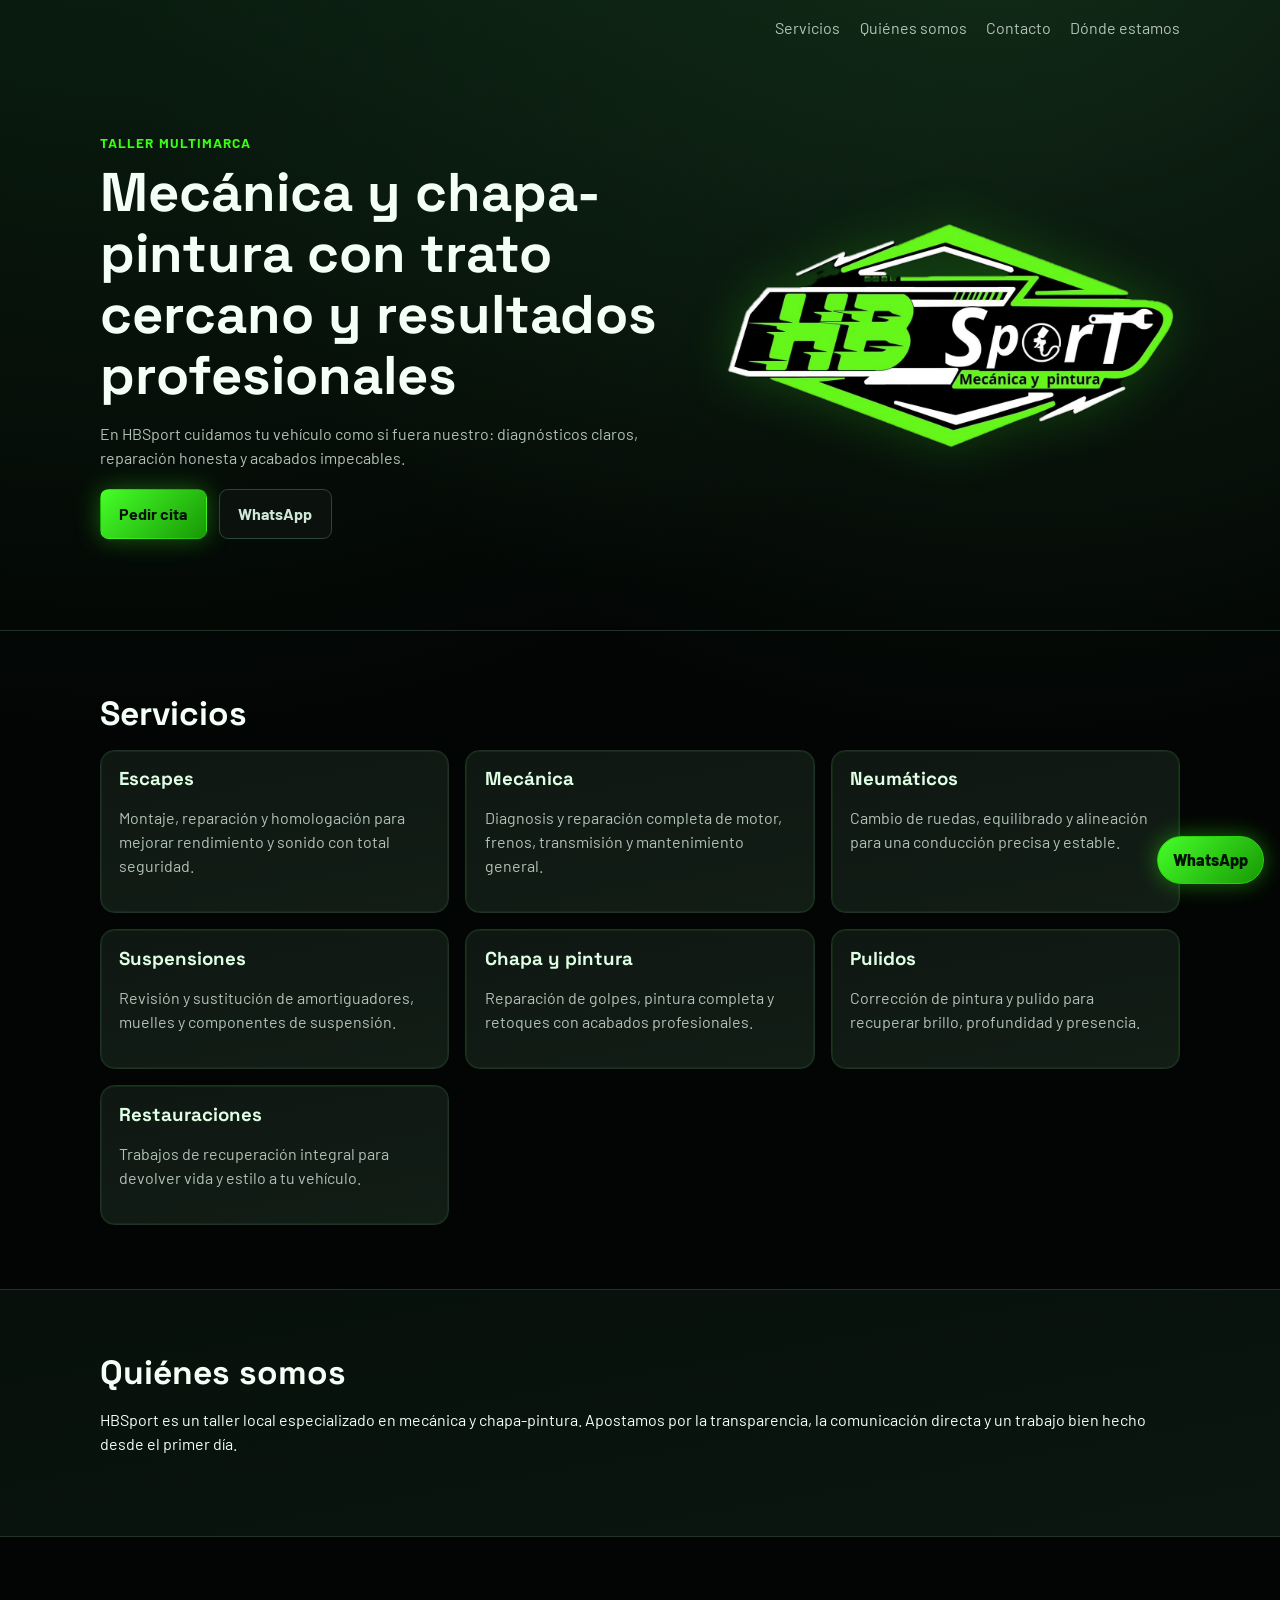
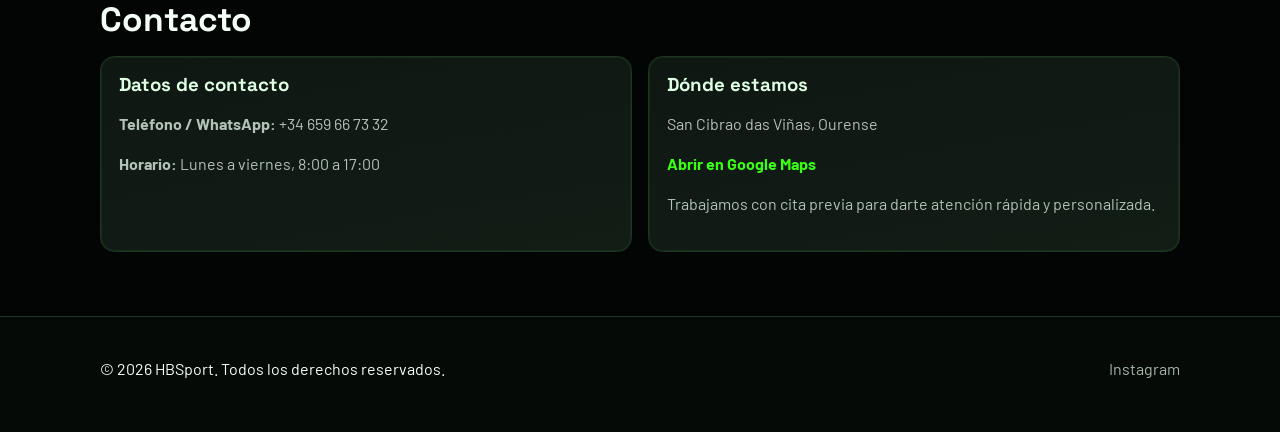
==== index.html @ 1db77c6e "version simple para githubpages" ====
<!doctype html>
<html lang="es">
<head>
    <meta charset="utf-8">
    <meta name="viewport" content="width=device-width, initial-scale=1">
    <title>HBSport | Mecánica y chapa-pintura</title>
    <meta name="description" content="Taller HBSport: mecánica y chapa-pintura en un solo lugar. Calidad, cercanía y rapidez.">
    <link rel="icon" type="image/png" href="assets/images/favicon.png">
    <link rel="preconnect" href="https://fonts.googleapis.com">
    <link rel="preconnect" href="https://fonts.gstatic.com" crossorigin>
    <link href="https://fonts.googleapis.com/css2?family=Barlow:wght@400;600;700;800&family=Space+Grotesk:wght@500;700&display=swap" rel="stylesheet">
    <link rel="stylesheet" href="assets/css/styles.css">
</head>
<body>
<header class="hero" id="inicio">
    <nav class="nav container">
        <ul class="menu">
            <li><a href="#servicios">Servicios</a></li>
            <li><a href="#quienes-somos">Quiénes somos</a></li>
            <li><a href="#contacto">Contacto</a></li>
            <li><a href="#ubicacion">Dónde estamos</a></li>
        </ul>
    </nav>
    <div class="hero-body container hero-layout">
        <div>
            <p class="tag">Taller multimarca</p>
            <h1>Mecánica y chapa-pintura con trato cercano y resultados profesionales</h1>
            <p class="lead">
                En HBSport cuidamos tu vehículo como si fuera nuestro: diagnósticos claros, reparación honesta y acabados impecables.
            </p>
            <div class="hero-cta">
                <a class="btn btn-primary" href="#contacto">Pedir cita</a>
                <a class="btn btn-ghost" href="https://wa.me/34659667332" target="_blank" rel="noopener noreferrer">WhatsApp</a>
            </div>
        </div>
        <img class="hero-logo-image" src="assets/images/hbsport.png" alt="Logo de HBSport">
    </div>
</header>

<main>
    <section class="section container" id="servicios">
        <h2>Servicios</h2>
        <div class="services-grid">
            <article class="card">
                <h3>Escapes</h3>
                <p>Montaje, reparación y homologación para mejorar rendimiento y sonido con total seguridad.</p>
            </article>
            <article class="card">
                <h3>Mecánica</h3>
                <p>Diagnosis y reparación completa de motor, frenos, transmisión y mantenimiento general.</p>
            </article>
            <article class="card">
                <h3>Neumáticos</h3>
                <p>Cambio de ruedas, equilibrado y alineación para una conducción precisa y estable.</p>
            </article>
            <article class="card">
                <h3>Suspensiones</h3>
                <p>Revisión y sustitución de amortiguadores, muelles y componentes de suspensión.</p>
            </article>
            <article class="card">
                <h3>Chapa y pintura</h3>
                <p>Reparación de golpes, pintura completa y retoques con acabados profesionales.</p>
            </article>
            <article class="card">
                <h3>Pulidos</h3>
                <p>Corrección de pintura y pulido para recuperar brillo, profundidad y presencia.</p>
            </article>
            <article class="card">
                <h3>Restauraciones</h3>
                <p>Trabajos de recuperación integral para devolver vida y estilo a tu vehículo.</p>
            </article>
        </div>
    </section>

    <section class="section section-soft" id="quienes-somos">
        <div class="container">
            <h2>Quiénes somos</h2>
            <p>
                HBSport es un taller local especializado en mecánica y chapa-pintura. Apostamos por la transparencia,
                la comunicación directa y un trabajo bien hecho desde el primer día.
            </p>
        </div>
    </section>

    <section class="section container" id="contacto">
        <h2>Contacto</h2>
        <div class="grid-2">
            <div class="card">
                <h3>Datos de contacto</h3>
                <p><strong>Teléfono / WhatsApp:</strong> +34 659 66 73 32</p>
                <p><strong>Horario:</strong> Lunes a viernes, 8:00 a 17:00</p>
            </div>
            <div class="card" id="ubicacion">
                <h3>Dónde estamos</h3>
                <p>San Cibrao das Viñas, Ourense</p>
                <p>
                    <a class="map-link" href="https://maps.app.goo.gl/ZF8ri1K6f6GwHktw5?g_st=ic" target="_blank" rel="noopener noreferrer">
                        Abrir en Google Maps
                    </a>
                </p>
                <p>Trabajamos con cita previa para darte atención rápida y personalizada.</p>
            </div>
        </div>
    </section>
</main>

<footer class="footer">
    <div class="container footer-wrap">
        <p>© 2026 HBSport. Todos los derechos reservados.</p>
        <div class="social">
            <a href="https://www.instagram.com/__hbsport?igsh=MWhiNzRnNnV6b2Rn" target="_blank" rel="noopener noreferrer" aria-label="Instagram de HBSport">Instagram</a>
        </div>
    </div>
</footer>

<a class="wa-float" href="https://wa.me/34659667332" target="_blank" rel="noopener noreferrer" aria-label="Contactar por WhatsApp">
    WhatsApp
</a>
</body>
</html>
---- assets/css/styles.css ----
:root {
    --bg: #030504;
    --bg-soft: #0b110d;
    --surface: #0f1712;
    --surface-2: #121d16;
    --ink: #f4fff7;
    --muted: #b2c2b7;
    --brand: #39ff14;
    --brand-dark: #1fbf06;
    --line: #1f3327;
}

* {
    box-sizing: border-box;
}

body {
    margin: 0;
    font-family: "Barlow", sans-serif;
    color: var(--ink);
    background:
        radial-gradient(circle at 80% -10%, #13301a 0%, transparent 38%),
        radial-gradient(circle at 10% -20%, #0d2915 0%, transparent 42%),
        var(--bg);
    line-height: 1.5;
}

h1, h2, h3 {
    font-family: "Space Grotesk", sans-serif;
    margin: 0 0 0.6rem;
    line-height: 1.12;
}

h2 {
    font-size: clamp(1.5rem, 3.5vw, 2.1rem);
}

a {
    color: inherit;
    text-decoration: none;
}

.container {
    width: min(1080px, 92vw);
    margin: 0 auto;
}

.hero {
    padding: 1rem 0 4.5rem;
    border-bottom: 1px solid var(--line);
}

.nav {
    display: flex;
    justify-content: flex-end;
    align-items: center;
    gap: 1rem;
}

.logo {
    font-family: "Space Grotesk", sans-serif;
    font-weight: 700;
    font-size: 1.35rem;
    letter-spacing: 0.02em;
}

.logo-badge {
    display: inline-block;
    background: linear-gradient(130deg, #44ff24, #17aa06);
    color: #031207;
    padding: 0.22rem 0.45rem;
    border-radius: 0.35rem;
    margin-right: 0.08rem;
    box-shadow: 0 0 18px rgba(57, 255, 20, 0.35);
}

.menu {
    list-style: none;
    display: flex;
    gap: 1.2rem;
    padding: 0;
    margin: 0;
    color: var(--muted);
}

.menu a:hover {
    color: var(--brand);
}

.hero-body {
    padding-top: 4.5rem;
}

.hero-layout {
    display: grid;
    grid-template-columns: 1.1fr 0.9fr;
    align-items: center;
    gap: 1.8rem;
}

.hero-logo-image {
    width: min(100%, 460px);
    justify-self: end;
    filter: drop-shadow(0 0 26px rgba(57, 255, 20, 0.2));
}

.tag {
    display: inline-block;
    font-weight: 700;
    color: var(--brand);
    margin: 0;
    text-transform: uppercase;
    letter-spacing: 0.08em;
    font-size: 0.85rem;
}

h1 {
    font-size: clamp(2rem, 4.8vw, 3.4rem);
    max-width: 18ch;
    margin-top: 0.5rem;
    text-wrap: balance;
}

.lead {
    color: var(--muted);
    max-width: 62ch;
}

.hero-cta {
    display: flex;
    gap: 0.75rem;
    margin-top: 1.2rem;
}

.btn {
    padding: 0.75rem 1.15rem;
    border-radius: 0.55rem;
    font-weight: 700;
    border: 1px solid transparent;
    transition: 0.2s ease;
}

.btn-primary {
    background: linear-gradient(135deg, #46ff28, #179905);
    color: #031307;
    box-shadow: 0 0 24px rgba(57, 255, 20, 0.35);
}

.btn-primary:hover {
    transform: translateY(-1px);
    box-shadow: 0 0 28px rgba(57, 255, 20, 0.46);
}

.btn-ghost {
    border-color: #2c4637;
    background: #0b120e;
    color: #d0e9d7;
}

.btn-ghost:hover {
    border-color: #4d8062;
    color: #fff;
}

.section {
    padding: 4rem 0;
}

.section-soft {
    background: linear-gradient(170deg, #07100b 0%, #0b1610 100%);
    border-top: 1px solid var(--line);
    border-bottom: 1px solid var(--line);
}

.services-grid, .grid-2 {
    display: grid;
    gap: 1rem;
    margin-top: 1.1rem;
}

.services-grid {
    grid-template-columns: repeat(3, minmax(0, 1fr));
}

.grid-2 {
    grid-template-columns: repeat(2, minmax(0, 1fr));
}

.card {
    background: linear-gradient(170deg, var(--surface) 0%, var(--surface-2) 100%);
    border: 1px solid var(--line);
    border-radius: 0.9rem;
    padding: 1.15rem;
    box-shadow: inset 0 0 0 1px rgba(57, 255, 20, 0.08);
}

.card h3 {
    color: #dfffe4;
}

.card p {
    color: var(--muted);
}

.footer {
    padding: 1.5rem 0 2.2rem;
    border-top: 1px solid var(--line);
    background: #050a07;
}

.footer-wrap {
    display: flex;
    justify-content: space-between;
    align-items: center;
    gap: 1rem;
}

.social {
    display: flex;
    gap: 1rem;
    color: #a2b6a8;
}

.social a:hover {
    color: var(--brand);
}

.map-link {
    color: var(--brand);
    font-weight: 700;
}

.map-link:hover {
    text-decoration: underline;
}

.wa-float {
    position: fixed;
    right: 1rem;
    bottom: 1rem;
    z-index: 20;
    background: linear-gradient(135deg, #46ff28, #179905);
    color: #031307;
    font-weight: 800;
    padding: 0.7rem 0.95rem;
    border-radius: 999px;
    box-shadow: 0 0 22px rgba(57, 255, 20, 0.4);
    border: 1px solid #2bd20e;
}

.wa-float:hover {
    transform: translateY(-1px);
}

@media (max-width: 860px) {
    .menu {
        display: none;
    }

    .hero-layout {
        grid-template-columns: 1fr;
    }

    .hero-logo-image {
        display: none;
    }

    .services-grid, .grid-2 {
        grid-template-columns: 1fr;
    }

    .footer-wrap {
        flex-direction: column;
        align-items: flex-start;
    }
}
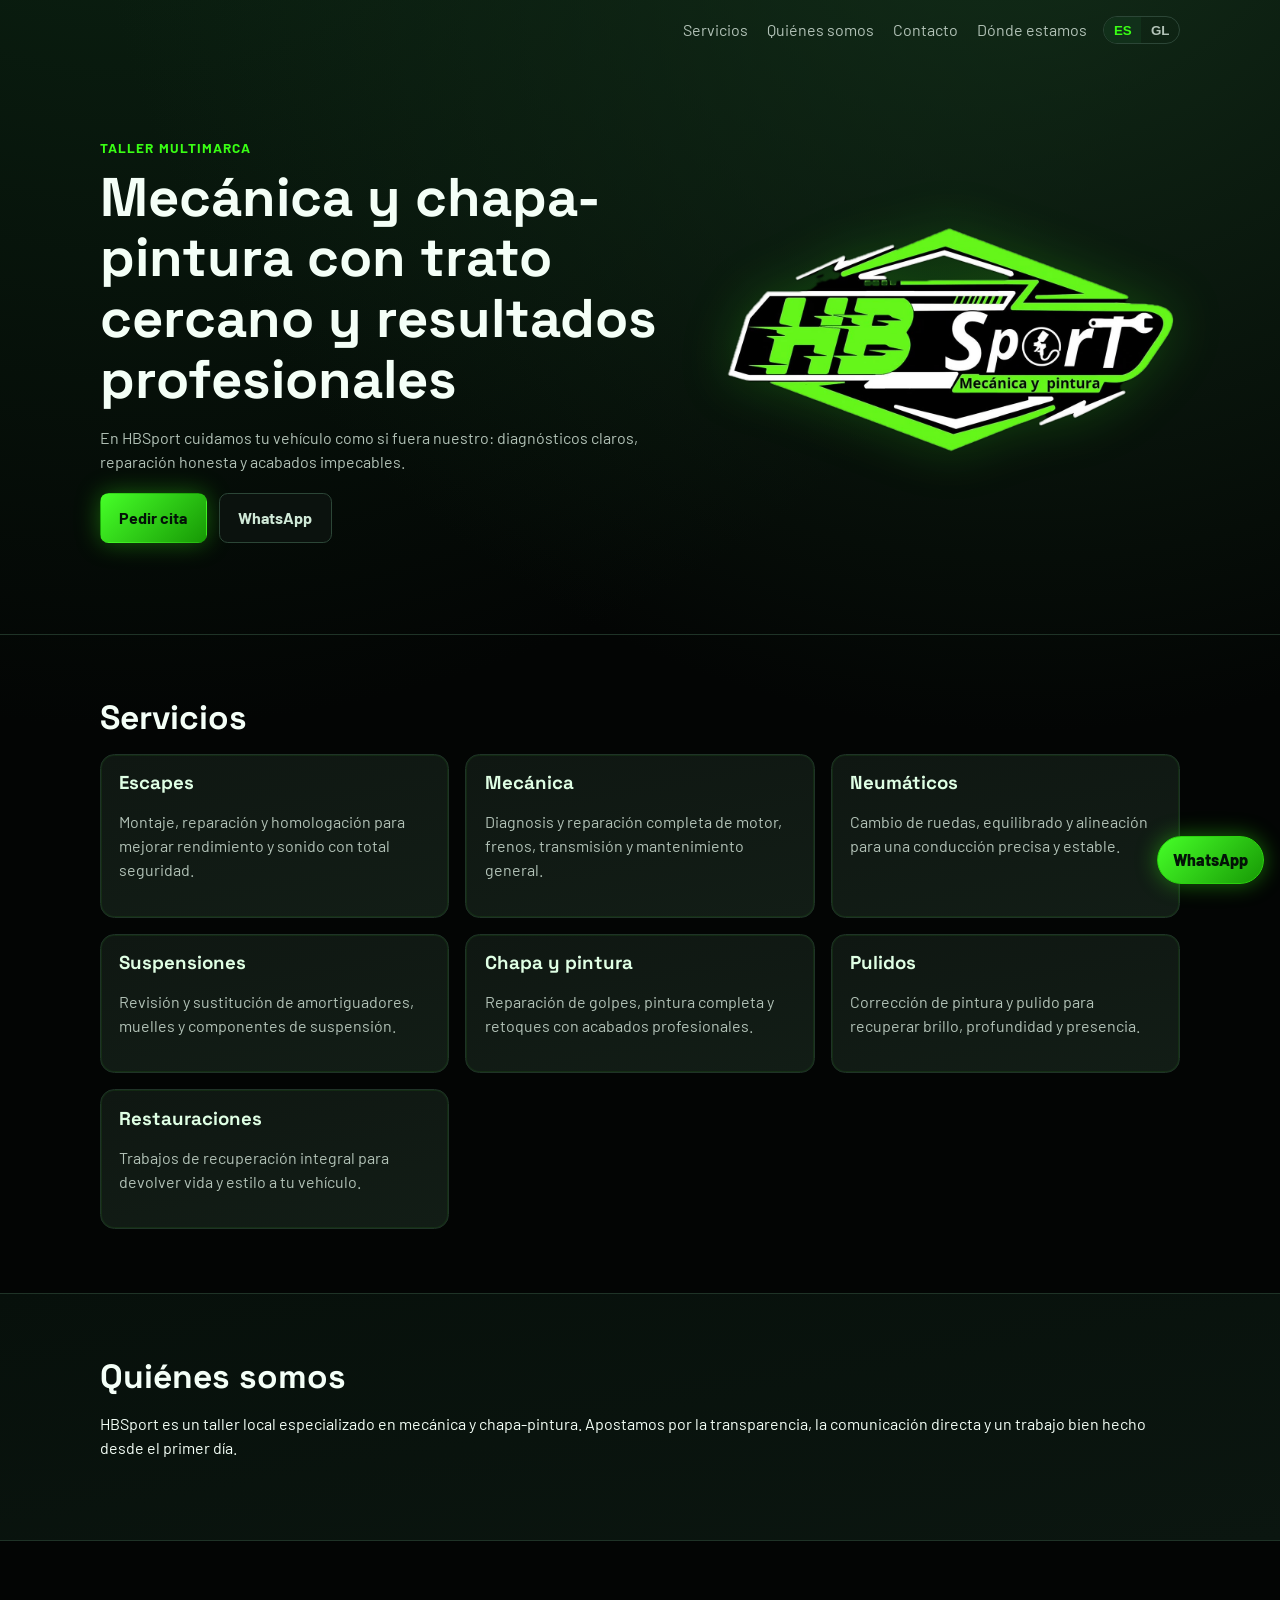
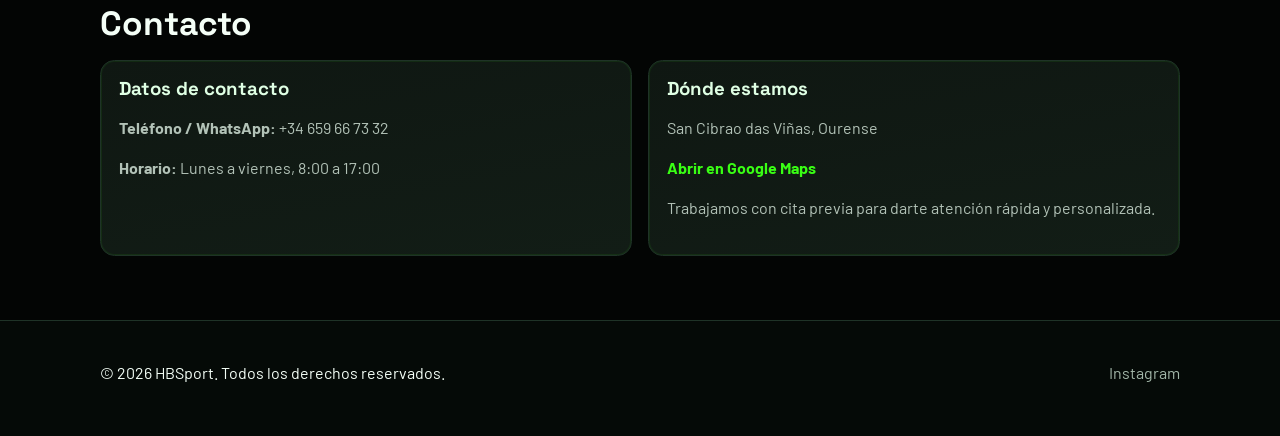
==== commit c60a3620: "multiidioma" ====
--- a/index.html
+++ b/index.html
@@ -15,21 +15,25 @@
 <header class="hero" id="inicio">
     <nav class="nav container">
         <ul class="menu">
-            <li><a href="#servicios">Servicios</a></li>
-            <li><a href="#quienes-somos">Quiénes somos</a></li>
-            <li><a href="#contacto">Contacto</a></li>
-            <li><a href="#ubicacion">Dónde estamos</a></li>
+            <li><a href="#servicios" data-i18n="nav_services">Servicios</a></li>
+            <li><a href="#quienes-somos" data-i18n="nav_about">Quiénes somos</a></li>
+            <li><a href="#contacto" data-i18n="nav_contact">Contacto</a></li>
+            <li><a href="#ubicacion" data-i18n="nav_location">Dónde estamos</a></li>
         </ul>
+        <div class="lang-switch" aria-label="Idioma">
+            <button class="lang-btn active" type="button" data-lang="es">ES</button>
+            <button class="lang-btn" type="button" data-lang="gl">GL</button>
+        </div>
     </nav>
     <div class="hero-body container hero-layout">
         <div>
-            <p class="tag">Taller multimarca</p>
-            <h1>Mecánica y chapa-pintura con trato cercano y resultados profesionales</h1>
-            <p class="lead">
+            <p class="tag" data-i18n="tag">Taller multimarca</p>
+            <h1 data-i18n="hero_title">Mecánica y chapa-pintura con trato cercano y resultados profesionales</h1>
+            <p class="lead" data-i18n="hero_lead">
                 En HBSport cuidamos tu vehículo como si fuera nuestro: diagnósticos claros, reparación honesta y acabados impecables.
             </p>
             <div class="hero-cta">
-                <a class="btn btn-primary" href="#contacto">Pedir cita</a>
+                <a class="btn btn-primary" href="#contacto" data-i18n="cta_booking">Pedir cita</a>
                 <a class="btn btn-ghost" href="https://wa.me/34659667332" target="_blank" rel="noopener noreferrer">WhatsApp</a>
             </div>
         </div>
@@ -39,43 +43,43 @@
 
 <main>
     <section class="section container" id="servicios">
-        <h2>Servicios</h2>
+        <h2 data-i18n="services_title">Servicios</h2>
         <div class="services-grid">
             <article class="card">
-                <h3>Escapes</h3>
-                <p>Montaje, reparación y homologación para mejorar rendimiento y sonido con total seguridad.</p>
-            </article>
-            <article class="card">
-                <h3>Mecánica</h3>
-                <p>Diagnosis y reparación completa de motor, frenos, transmisión y mantenimiento general.</p>
-            </article>
-            <article class="card">
-                <h3>Neumáticos</h3>
-                <p>Cambio de ruedas, equilibrado y alineación para una conducción precisa y estable.</p>
-            </article>
-            <article class="card">
-                <h3>Suspensiones</h3>
-                <p>Revisión y sustitución de amortiguadores, muelles y componentes de suspensión.</p>
-            </article>
-            <article class="card">
-                <h3>Chapa y pintura</h3>
-                <p>Reparación de golpes, pintura completa y retoques con acabados profesionales.</p>
-            </article>
-            <article class="card">
-                <h3>Pulidos</h3>
-                <p>Corrección de pintura y pulido para recuperar brillo, profundidad y presencia.</p>
-            </article>
-            <article class="card">
-                <h3>Restauraciones</h3>
-                <p>Trabajos de recuperación integral para devolver vida y estilo a tu vehículo.</p>
+                <h3 data-i18n="s1_t">Escapes</h3>
+                <p data-i18n="s1_d">Montaje, reparación y homologación para mejorar rendimiento y sonido con total seguridad.</p>
+            </article>
+            <article class="card">
+                <h3 data-i18n="s2_t">Mecánica</h3>
+                <p data-i18n="s2_d">Diagnosis y reparación completa de motor, frenos, transmisión y mantenimiento general.</p>
+            </article>
+            <article class="card">
+                <h3 data-i18n="s3_t">Neumáticos</h3>
+                <p data-i18n="s3_d">Cambio de ruedas, equilibrado y alineación para una conducción precisa y estable.</p>
+            </article>
+            <article class="card">
+                <h3 data-i18n="s4_t">Suspensiones</h3>
+                <p data-i18n="s4_d">Revisión y sustitución de amortiguadores, muelles y componentes de suspensión.</p>
+            </article>
+            <article class="card">
+                <h3 data-i18n="s5_t">Chapa y pintura</h3>
+                <p data-i18n="s5_d">Reparación de golpes, pintura completa y retoques con acabados profesionales.</p>
+            </article>
+            <article class="card">
+                <h3 data-i18n="s6_t">Pulidos</h3>
+                <p data-i18n="s6_d">Corrección de pintura y pulido para recuperar brillo, profundidad y presencia.</p>
+            </article>
+            <article class="card">
+                <h3 data-i18n="s7_t">Restauraciones</h3>
+                <p data-i18n="s7_d">Trabajos de recuperación integral para devolver vida y estilo a tu vehículo.</p>
             </article>
         </div>
     </section>
 
     <section class="section section-soft" id="quienes-somos">
         <div class="container">
-            <h2>Quiénes somos</h2>
-            <p>
+            <h2 data-i18n="about_title">Quiénes somos</h2>
+            <p data-i18n="about_desc">
                 HBSport es un taller local especializado en mecánica y chapa-pintura. Apostamos por la transparencia,
                 la comunicación directa y un trabajo bien hecho desde el primer día.
             </p>
@@ -83,22 +87,22 @@
     </section>
 
     <section class="section container" id="contacto">
-        <h2>Contacto</h2>
+        <h2 data-i18n="contact_title">Contacto</h2>
         <div class="grid-2">
             <div class="card">
-                <h3>Datos de contacto</h3>
-                <p><strong>Teléfono / WhatsApp:</strong> +34 659 66 73 32</p>
-                <p><strong>Horario:</strong> Lunes a viernes, 8:00 a 17:00</p>
+                <h3 data-i18n="contact_data">Datos de contacto</h3>
+                <p><strong data-i18n="phone_label">Teléfono / WhatsApp:</strong> +34 659 66 73 32</p>
+                <p><strong data-i18n="hours_label">Horario:</strong> <span data-i18n="hours_value">Lunes a viernes, 8:00 a 17:00</span></p>
             </div>
             <div class="card" id="ubicacion">
-                <h3>Dónde estamos</h3>
-                <p>San Cibrao das Viñas, Ourense</p>
+                <h3 data-i18n="location_title">Dónde estamos</h3>
+                <p data-i18n="location_city">San Cibrao das Viñas, Ourense</p>
                 <p>
-                    <a class="map-link" href="https://maps.app.goo.gl/ZF8ri1K6f6GwHktw5?g_st=ic" target="_blank" rel="noopener noreferrer">
+                    <a class="map-link" href="https://maps.app.goo.gl/ZF8ri1K6f6GwHktw5?g_st=ic" target="_blank" rel="noopener noreferrer" data-i18n="map_link">
                         Abrir en Google Maps
                     </a>
                 </p>
-                <p>Trabajamos con cita previa para darte atención rápida y personalizada.</p>
+                <p data-i18n="location_note">Trabajamos con cita previa para darte atención rápida y personalizada.</p>
             </div>
         </div>
     </section>
@@ -106,7 +110,7 @@
 
 <footer class="footer">
     <div class="container footer-wrap">
-        <p>© 2026 HBSport. Todos los derechos reservados.</p>
+        <p data-i18n="footer_copy">© 2026 HBSport. Todos los derechos reservados.</p>
         <div class="social">
             <a href="https://www.instagram.com/__hbsport?igsh=MWhiNzRnNnV6b2Rn" target="_blank" rel="noopener noreferrer" aria-label="Instagram de HBSport">Instagram</a>
         </div>
@@ -116,5 +120,102 @@
 <a class="wa-float" href="https://wa.me/34659667332" target="_blank" rel="noopener noreferrer" aria-label="Contactar por WhatsApp">
     WhatsApp
 </a>
+<script>
+const translations = {
+  es: {
+    nav_services: "Servicios",
+    nav_about: "Quiénes somos",
+    nav_contact: "Contacto",
+    nav_location: "Dónde estamos",
+    tag: "Taller multimarca",
+    hero_title: "Mecánica y chapa-pintura con trato cercano y resultados profesionales",
+    hero_lead: "En HBSport cuidamos tu vehículo como si fuera nuestro: diagnósticos claros, reparación honesta y acabados impecables.",
+    cta_booking: "Pedir cita",
+    services_title: "Servicios",
+    s1_t: "Escapes",
+    s1_d: "Montaje, reparación y homologación para mejorar rendimiento y sonido con total seguridad.",
+    s2_t: "Mecánica",
+    s2_d: "Diagnosis y reparación completa de motor, frenos, transmisión y mantenimiento general.",
+    s3_t: "Neumáticos",
+    s3_d: "Cambio de ruedas, equilibrado y alineación para una conducción precisa y estable.",
+    s4_t: "Suspensiones",
+    s4_d: "Revisión y sustitución de amortiguadores, muelles y componentes de suspensión.",
+    s5_t: "Chapa y pintura",
+    s5_d: "Reparación de golpes, pintura completa y retoques con acabados profesionales.",
+    s6_t: "Pulidos",
+    s6_d: "Corrección de pintura y pulido para recuperar brillo, profundidad y presencia.",
+    s7_t: "Restauraciones",
+    s7_d: "Trabajos de recuperación integral para devolver vida y estilo a tu vehículo.",
+    about_title: "Quiénes somos",
+    about_desc: "HBSport es un taller local especializado en mecánica y chapa-pintura. Apostamos por la transparencia, la comunicación directa y un trabajo bien hecho desde el primer día.",
+    contact_title: "Contacto",
+    contact_data: "Datos de contacto",
+    phone_label: "Teléfono / WhatsApp:",
+    hours_label: "Horario:",
+    hours_value: "Lunes a viernes, 8:00 a 17:00",
+    location_title: "Dónde estamos",
+    location_city: "San Cibrao das Viñas, Ourense",
+    map_link: "Abrir en Google Maps",
+    location_note: "Trabajamos con cita previa para darte atención rápida y personalizada.",
+    footer_copy: "© 2026 HBSport. Todos los derechos reservados."
+  },
+  gl: {
+    nav_services: "Servizos",
+    nav_about: "Quen somos",
+    nav_contact: "Contacto",
+    nav_location: "Onde estamos",
+    tag: "Taller multimarca",
+    hero_title: "Mecánica e chapa-pintura con trato próximo e resultados profesionais",
+    hero_lead: "En HBSport coidamos o teu vehículo coma se fose noso: diagnóstico claro, reparación honesta e acabados impecables.",
+    cta_booking: "Pedir cita",
+    services_title: "Servizos",
+    s1_t: "Escapes",
+    s1_d: "Montaxe, reparación e homologación para mellorar rendemento e son con total seguridade.",
+    s2_t: "Mecánica",
+    s2_d: "Diagnóstico e reparación completa de motor, freos, transmisión e mantemento xeral.",
+    s3_t: "Pneumáticos",
+    s3_d: "Cambio de rodas, equilibrado e aliñación para unha condución precisa e estable.",
+    s4_t: "Suspensións",
+    s4_d: "Revisión e substitución de amortecedores, muelles e compoñentes de suspensión.",
+    s5_t: "Chapa e pintura",
+    s5_d: "Reparación de golpes, pintura completa e retoques con acabados profesionais.",
+    s6_t: "Pulidos",
+    s6_d: "Corrección de pintura e pulido para recuperar brillo, profundidade e presenza.",
+    s7_t: "Restauracións",
+    s7_d: "Traballos de recuperación integral para devolver vida e estilo ao teu vehículo.",
+    about_title: "Quen somos",
+    about_desc: "HBSport é un taller local especializado en mecánica e chapa-pintura. Apostamos pola transparencia, a comunicación directa e un traballo ben feito desde o primeiro día.",
+    contact_title: "Contacto",
+    contact_data: "Datos de contacto",
+    phone_label: "Teléfono / WhatsApp:",
+    hours_label: "Horario:",
+    hours_value: "Luns a venres, 8:00 a 17:00",
+    location_title: "Onde estamos",
+    location_city: "San Cibrao das Viñas, Ourense",
+    map_link: "Abrir en Google Maps",
+    location_note: "Traballamos con cita previa para darche atención rápida e personalizada.",
+    footer_copy: "© 2026 HBSport. Todos os dereitos reservados."
+  }
+};
+
+function applyLang(lang) {
+  const dict = translations[lang] || translations.es;
+  document.documentElement.lang = lang;
+  document.querySelectorAll("[data-i18n]").forEach((el) => {
+    const key = el.getAttribute("data-i18n");
+    if (dict[key]) el.textContent = dict[key];
+  });
+  document.querySelectorAll(".lang-btn").forEach((btn) => {
+    btn.classList.toggle("active", btn.dataset.lang === lang);
+  });
+  localStorage.setItem("hbsport_lang", lang);
+}
+
+document.querySelectorAll(".lang-btn").forEach((btn) => {
+  btn.addEventListener("click", () => applyLang(btn.dataset.lang));
+});
+
+applyLang(localStorage.getItem("hbsport_lang") || "es");
+</script>
 </body>
 </html>
--- a/assets/css/styles.css
+++ b/assets/css/styles.css
@@ -55,6 +55,7 @@
     justify-content: flex-end;
     align-items: center;
     gap: 1rem;
+    flex-wrap: wrap;
 }
 
 .logo {
@@ -84,6 +85,27 @@
 }
 
 .menu a:hover {
+    color: var(--brand);
+}
+
+.lang-switch {
+    display: inline-flex;
+    border: 1px solid #2c4637;
+    border-radius: 999px;
+    overflow: hidden;
+}
+
+.lang-btn {
+    background: transparent;
+    color: var(--muted);
+    border: 0;
+    padding: 0.35rem 0.6rem;
+    font-weight: 700;
+    cursor: pointer;
+}
+
+.lang-btn.active {
+    background: #11301a;
     color: var(--brand);
 }
 
@@ -257,6 +279,10 @@
         display: none;
     }
 
+    .nav {
+        justify-content: flex-end;
+    }
+
     .hero-layout {
         grid-template-columns: 1fr;
     }
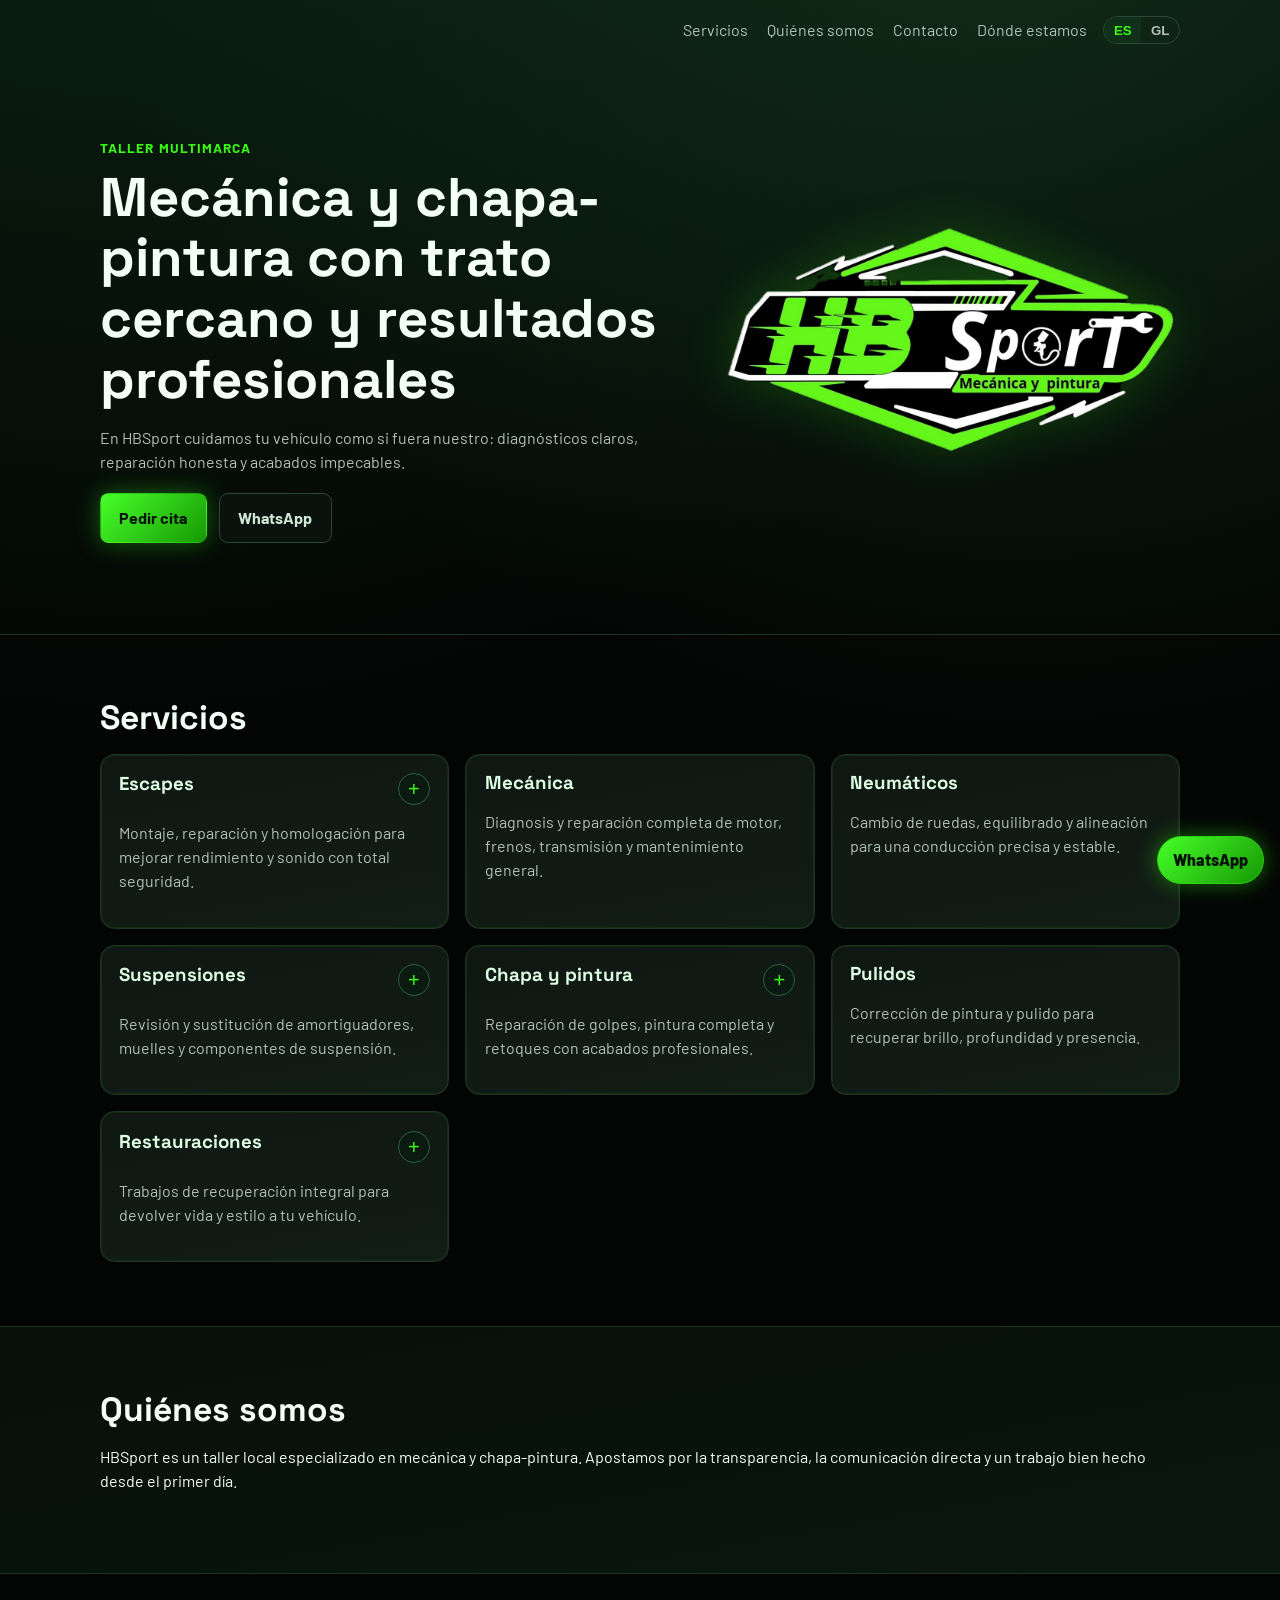
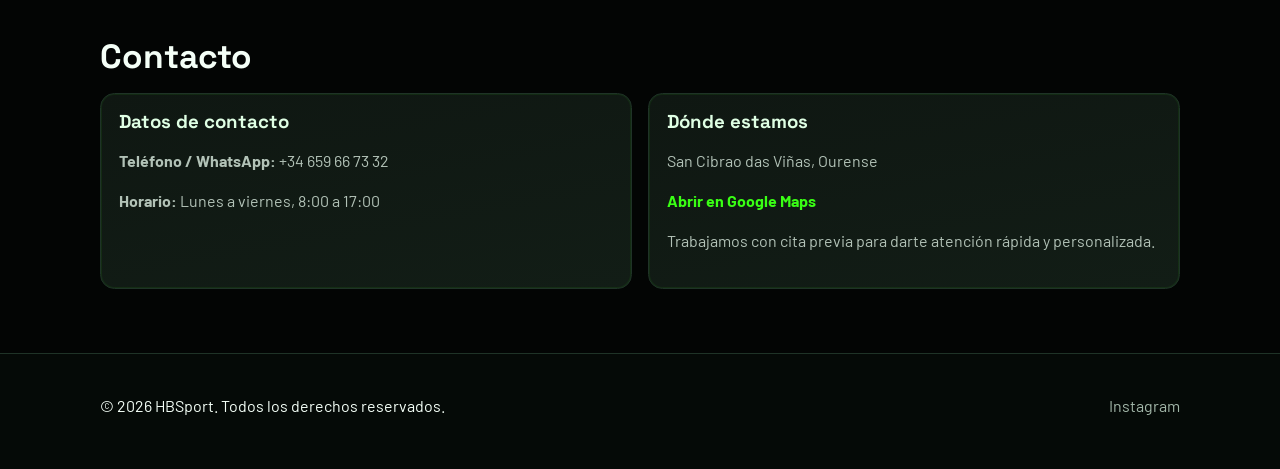
==== commit bfa0aaf0: "minor update" ====
--- a/index.html
+++ b/index.html
@@ -46,7 +46,10 @@
         <h2 data-i18n="services_title">Servicios</h2>
         <div class="services-grid">
             <article class="card">
-                <h3 data-i18n="s1_t">Escapes</h3>
+                <div class="card-head">
+                    <h3 data-i18n="s1_t">Escapes</h3>
+                    <button class="card-plus" type="button" data-gallery="escapes" data-service-title-key="s1_t" data-i18n-aria="open_gallery">+</button>
+                </div>
                 <p data-i18n="s1_d">Montaje, reparación y homologación para mejorar rendimiento y sonido con total seguridad.</p>
             </article>
             <article class="card">
@@ -58,11 +61,17 @@
                 <p data-i18n="s3_d">Cambio de ruedas, equilibrado y alineación para una conducción precisa y estable.</p>
             </article>
             <article class="card">
-                <h3 data-i18n="s4_t">Suspensiones</h3>
+                <div class="card-head">
+                    <h3 data-i18n="s4_t">Suspensiones</h3>
+                    <button class="card-plus" type="button" data-gallery="suspension" data-service-title-key="s4_t" data-i18n-aria="open_gallery">+</button>
+                </div>
                 <p data-i18n="s4_d">Revisión y sustitución de amortiguadores, muelles y componentes de suspensión.</p>
             </article>
             <article class="card">
-                <h3 data-i18n="s5_t">Chapa y pintura</h3>
+                <div class="card-head">
+                    <h3 data-i18n="s5_t">Chapa y pintura</h3>
+                    <button class="card-plus" type="button" data-gallery="pintura" data-service-title-key="s5_t" data-i18n-aria="open_gallery">+</button>
+                </div>
                 <p data-i18n="s5_d">Reparación de golpes, pintura completa y retoques con acabados profesionales.</p>
             </article>
             <article class="card">
@@ -70,7 +79,10 @@
                 <p data-i18n="s6_d">Corrección de pintura y pulido para recuperar brillo, profundidad y presencia.</p>
             </article>
             <article class="card">
-                <h3 data-i18n="s7_t">Restauraciones</h3>
+                <div class="card-head">
+                    <h3 data-i18n="s7_t">Restauraciones</h3>
+                    <button class="card-plus" type="button" data-gallery="restaura" data-service-title-key="s7_t" data-i18n-aria="open_gallery">+</button>
+                </div>
                 <p data-i18n="s7_d">Trabajos de recuperación integral para devolver vida y estilo a tu vehículo.</p>
             </article>
         </div>
@@ -120,6 +132,16 @@
 <a class="wa-float" href="https://wa.me/34659667332" target="_blank" rel="noopener noreferrer" aria-label="Contactar por WhatsApp">
     WhatsApp
 </a>
+
+<div class="modal" id="galleryModal" aria-hidden="true">
+    <div class="modal-backdrop" data-modal-close></div>
+    <div class="modal-content" role="dialog" aria-modal="true" aria-labelledby="modalTitle">
+        <button class="modal-close" type="button" data-modal-close data-i18n-aria="close_modal">x</button>
+        <h3 id="modalTitle"></h3>
+        <div class="modal-gallery" id="modalGallery"></div>
+    </div>
+</div>
+
 <script>
 const translations = {
   es: {
@@ -157,7 +179,9 @@
     location_city: "San Cibrao das Viñas, Ourense",
     map_link: "Abrir en Google Maps",
     location_note: "Trabajamos con cita previa para darte atención rápida y personalizada.",
-    footer_copy: "© 2026 HBSport. Todos los derechos reservados."
+    footer_copy: "© 2026 HBSport. Todos los derechos reservados.",
+    open_gallery: "Abrir galería",
+    close_modal: "Cerrar ventana"
   },
   gl: {
     nav_services: "Servizos",
@@ -194,8 +218,17 @@
     location_city: "San Cibrao das Viñas, Ourense",
     map_link: "Abrir en Google Maps",
     location_note: "Traballamos con cita previa para darche atención rápida e personalizada.",
-    footer_copy: "© 2026 HBSport. Todos os dereitos reservados."
+    footer_copy: "© 2026 HBSport. Todos os dereitos reservados.",
+    open_gallery: "Abrir galería",
+    close_modal: "Pechar xanela"
   }
+};
+
+const galleries = {
+  escapes: ["assets/images/escapes_1.png"],
+  suspension: ["assets/images/suspension.png"],
+  pintura: ["assets/images/pintura_1.png", "assets/images/pintura_2.png"],
+  restaura: ["assets/images/restaura_1.png", "assets/images/restaura_2.jpg"]
 };
 
 function applyLang(lang) {
@@ -208,11 +241,59 @@
   document.querySelectorAll(".lang-btn").forEach((btn) => {
     btn.classList.toggle("active", btn.dataset.lang === lang);
   });
+  document.querySelectorAll("[data-i18n-aria]").forEach((el) => {
+    const key = el.getAttribute("data-i18n-aria");
+    if (dict[key]) el.setAttribute("aria-label", dict[key]);
+  });
   localStorage.setItem("hbsport_lang", lang);
 }
 
 document.querySelectorAll(".lang-btn").forEach((btn) => {
   btn.addEventListener("click", () => applyLang(btn.dataset.lang));
+});
+
+const modal = document.getElementById("galleryModal");
+const modalTitle = document.getElementById("modalTitle");
+const modalGallery = document.getElementById("modalGallery");
+
+function openGallery(galleryKey, serviceKey) {
+  const lang = localStorage.getItem("hbsport_lang") || "es";
+  const dict = translations[lang] || translations.es;
+  const images = galleries[galleryKey] || [];
+  const serviceName = dict[serviceKey] || "";
+
+  modalTitle.textContent = serviceName;
+  modalGallery.innerHTML = images
+    .map((src, index) => `<img src="${src}" alt="${serviceName} ${index + 1}" loading="lazy">`)
+    .join("");
+  modal.querySelector(".modal-content").classList.toggle("single-image", images.length === 1);
+
+  modal.classList.add("open");
+  modal.setAttribute("aria-hidden", "false");
+  document.body.classList.add("no-scroll");
+}
+
+function closeModal() {
+  modal.classList.remove("open");
+  modal.setAttribute("aria-hidden", "true");
+  modal.querySelector(".modal-content").classList.remove("single-image");
+  document.body.classList.remove("no-scroll");
+}
+
+document.querySelectorAll(".card-plus").forEach((btn) => {
+  btn.addEventListener("click", () => {
+    openGallery(btn.dataset.gallery, btn.dataset.serviceTitleKey);
+  });
+});
+
+document.querySelectorAll("[data-modal-close]").forEach((el) => {
+  el.addEventListener("click", closeModal);
+});
+
+document.addEventListener("keydown", (event) => {
+  if (event.key === "Escape" && modal.classList.contains("open")) {
+    closeModal();
+  }
 });
 
 applyLang(localStorage.getItem("hbsport_lang") || "es");
--- a/assets/css/styles.css
+++ b/assets/css/styles.css
@@ -25,6 +25,10 @@
     line-height: 1.5;
 }
 
+.no-scroll {
+    overflow: hidden;
+}
+
 h1, h2, h3 {
     font-family: "Space Grotesk", sans-serif;
     margin: 0 0 0.6rem;
@@ -48,6 +52,8 @@
 .hero {
     padding: 1rem 0 4.5rem;
     border-bottom: 1px solid var(--line);
+    position: relative;
+    overflow: hidden;
 }
 
 .nav {
@@ -218,6 +224,32 @@
 
 .card h3 {
     color: #dfffe4;
+}
+
+.card-head {
+    display: flex;
+    justify-content: space-between;
+    align-items: center;
+    gap: 0.8rem;
+}
+
+.card-plus {
+    border: 1px solid #2b5f3f;
+    background: #0b1a11;
+    color: var(--brand);
+    width: 2rem;
+    height: 2rem;
+    border-radius: 999px;
+    cursor: pointer;
+    font-size: 1.25rem;
+    line-height: 1;
+    display: inline-flex;
+    align-items: center;
+    justify-content: center;
+}
+
+.card-plus:hover {
+    box-shadow: 0 0 14px rgba(57, 255, 20, 0.35);
 }
 
 .card p {
@@ -274,6 +306,77 @@
     transform: translateY(-1px);
 }
 
+.modal {
+    position: fixed;
+    inset: 0;
+    z-index: 100;
+    display: none;
+}
+
+.modal.open {
+    display: block;
+}
+
+.modal-backdrop {
+    position: absolute;
+    inset: 0;
+    background: rgba(0, 0, 0, 0.66);
+    backdrop-filter: blur(2px);
+}
+
+.modal-content {
+    position: relative;
+    width: min(860px, 92vw);
+    max-height: 80vh;
+    margin: 10vh auto;
+    padding: 1rem;
+    border-radius: 1rem;
+    background: linear-gradient(170deg, #0a110d 0%, #0f1a14 100%);
+    border: 1px solid #2a3f31;
+    overflow: hidden;
+}
+
+.modal-close {
+    position: absolute;
+    top: 0.7rem;
+    right: 0.7rem;
+    border: 1px solid #30533d;
+    background: #0a170f;
+    color: var(--ink);
+    width: 2rem;
+    height: 2rem;
+    border-radius: 999px;
+    cursor: pointer;
+}
+
+.modal-gallery {
+    display: grid;
+    grid-template-columns: repeat(2, minmax(0, 1fr));
+    gap: 0.7rem;
+    margin-top: 0.8rem;
+}
+
+.modal-gallery img {
+    width: 100%;
+    height: clamp(220px, 34vh, 420px);
+    object-fit: cover;
+    border-radius: 0.7rem;
+    border: 1px solid #2a3f31;
+    background: #051008;
+}
+
+.modal-content.single-image {
+    width: min(640px, 90vw);
+}
+
+.modal-content.single-image .modal-gallery {
+    grid-template-columns: 1fr;
+}
+
+.modal-content.single-image .modal-gallery img {
+    max-width: 100%;
+}
+
 @media (max-width: 860px) {
     .menu {
         display: none;
@@ -285,14 +388,45 @@
 
     .hero-layout {
         grid-template-columns: 1fr;
+        position: relative;
+        z-index: 1;
     }
 
     .hero-logo-image {
         display: none;
     }
 
+    .hero::before {
+        content: "";
+        position: absolute;
+        inset: 90px 0 auto 0;
+        margin: 0 auto;
+        width: min(88vw, 420px);
+        height: min(88vw, 420px);
+        background: url("../images/hbsport.png") center / contain no-repeat;
+        opacity: 0.11;
+        filter: blur(2px) saturate(1.1);
+        pointer-events: none;
+        z-index: 0;
+    }
+
     .services-grid, .grid-2 {
         grid-template-columns: 1fr;
+    }
+
+    .modal-content {
+        width: min(560px, 92vw);
+        max-height: 78vh;
+        margin: 8vh auto;
+        padding: 0.9rem;
+    }
+
+    .modal-gallery {
+        grid-template-columns: 1fr;
+    }
+
+    .modal-gallery img {
+        height: clamp(180px, 26vh, 280px);
     }
 
     .footer-wrap {
